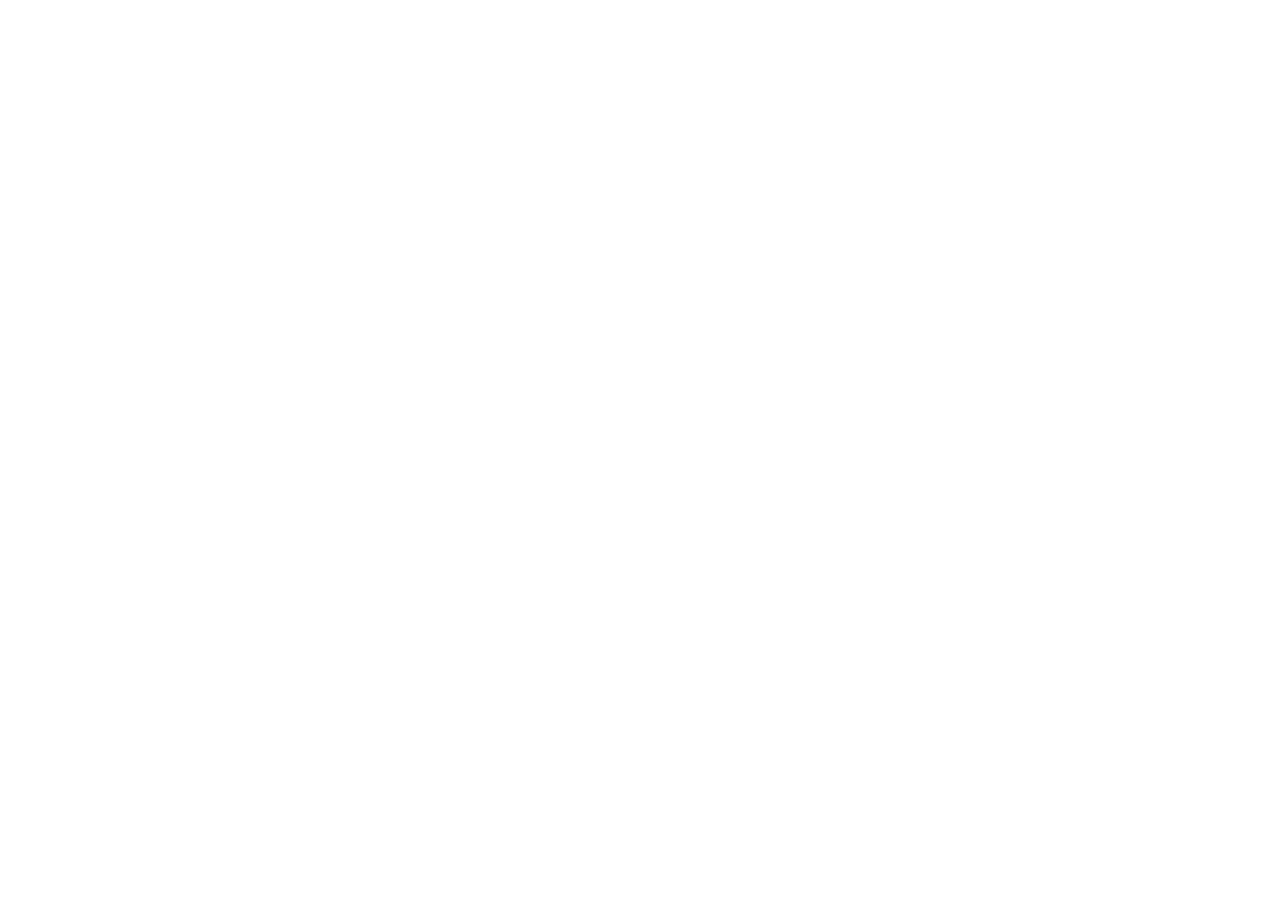
==== index.html @ e0d81e9a "aaa" ====
<!DOCTYPE html>
<html lang="ko">
  <head>
    <meta charset="UTF-8" />
    <meta http-equiv="X-UA-Compatible" content="IE=edge" />
    <meta name="viewport" content="width=device-width, initial-scale=1.0" />
    <title>sam's shoes</title>
  </head>
  <body></body>
</html>
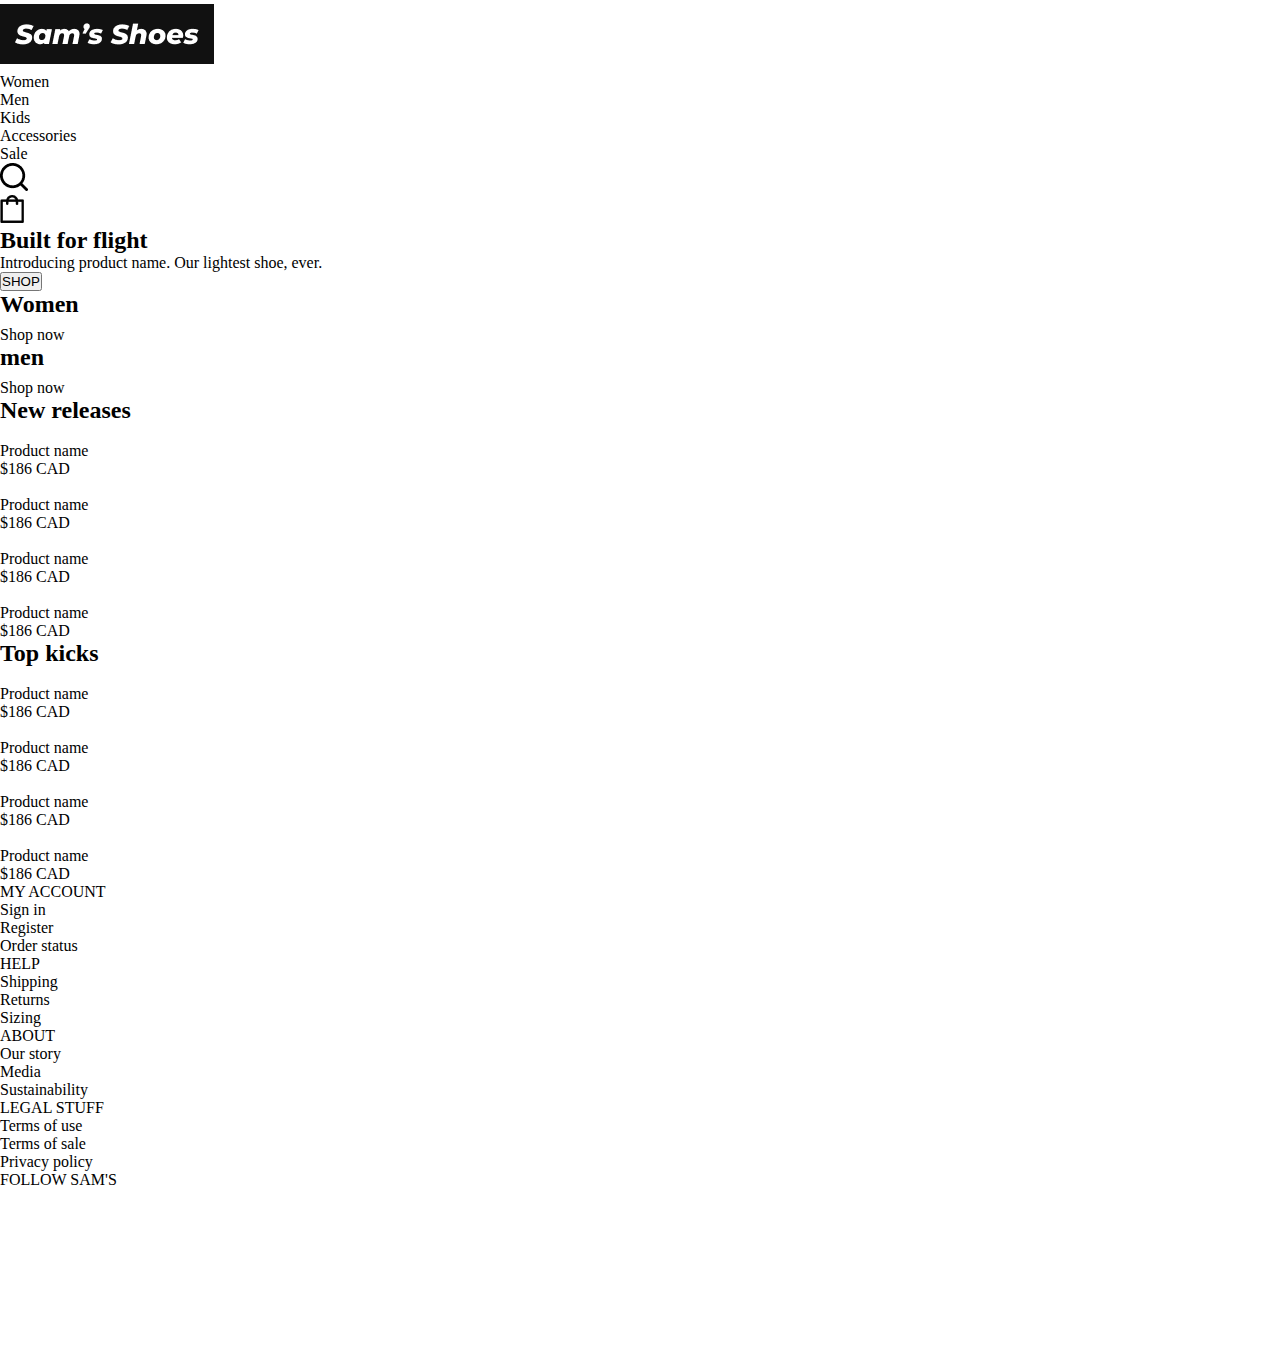
==== commit f0069815: "a" ====
--- a/index.html
+++ b/index.html
@@ -5,6 +5,183 @@
     <meta http-equiv="X-UA-Compatible" content="IE=edge" />
     <meta name="viewport" content="width=device-width, initial-scale=1.0" />
     <title>sam's shoes</title>
+    <link rel="stylesheet" href="/css/main.css" />
   </head>
-  <body></body>
+  <body>
+    <div class="head">
+      <div class="inner">
+        <a href="#x" class="logo">
+          <img src="/images/logo.png" alt="" />
+        </a>
+        <ul class="nav">
+          <li><a href="#x">Women</a></li>
+          <li><a href="#x">Men</a></li>
+          <li><a href="#x">Kids</a></li>
+          <li><a href="#x">Accessories</a></li>
+          <li><a href="#x">Sale</a></li>
+        </ul>
+        <ul class="top_menu">
+          <li>
+            <a href="#x"><img src="/images/search_icon.png" alt="" /></a>
+          </li>
+          <li>
+            <a href="#x"><img src="/images/cart_icon.png" alt="" /></a>
+          </li>
+        </ul>
+      </div>
+    </div>
+
+    <div class="visual">
+      <div class="slide">
+        <div class="text_box">
+          <h2>Built for flight</h2>
+          <p>Introducing product name. Our lightest shoe, ever.</p>
+          <button>SHOP</button>
+        </div>
+      </div>
+    </div>
+
+    <ul class="banners">
+      <li class="left">
+        <h2>Women</h2>
+        <a href="#x">
+          <span>Shop now</span>
+          <img src="/images/arrow.png" alt="" />
+        </a>
+      </li>
+      <li class="right">
+        <h2>men</h2>
+        <a href="#x">
+          <span>Shop now</span>
+          <img src="/images/arrow.png" alt="" />
+        </a>
+      </li>
+    </ul>
+
+    <div class="product">
+      <h2>New releases</h2>
+      <ul>
+        <li>
+          <img src="" alt="" />
+          <div class="detail">
+            <p class="name">Product name</p>
+            <p class="price">$186 CAD</p>
+          </div>
+        </li>
+        <li>
+          <img src="" alt="" />
+          <div class="detail">
+            <p class="name">Product name</p>
+            <p class="price">$186 CAD</p>
+          </div>
+        </li>
+        <li>
+          <img src="" alt="" />
+          <div class="detail">
+            <p class="name">Product name</p>
+            <p class="price">$186 CAD</p>
+          </div>
+        </li>
+        <li>
+          <img src="" alt="" />
+          <div class="detail">
+            <p class="name">Product name</p>
+            <p class="price">$186 CAD</p>
+          </div>
+        </li>
+      </ul>
+    </div>
+    <div class="product">
+      <h2>Top kicks</h2>
+      <ul>
+        <li>
+          <img src="" alt="" />
+          <div class="detail">
+            <p class="name">Product name</p>
+            <p class="price">$186 CAD</p>
+          </div>
+        </li>
+        <li>
+          <img src="" alt="" />
+          <div class="detail">
+            <p class="name">Product name</p>
+            <p class="price">$186 CAD</p>
+          </div>
+        </li>
+        <li>
+          <img src="" alt="" />
+          <div class="detail">
+            <p class="name">Product name</p>
+            <p class="price">$186 CAD</p>
+          </div>
+        </li>
+        <li>
+          <img src="" alt="" />
+          <div class="detail">
+            <p class="name">Product name</p>
+            <p class="price">$186 CAD</p>
+          </div>
+        </li>
+      </ul>
+    </div>
+
+    <div class="footer">
+      <div class="inner">
+        <div class="menu">
+          <ul class="footer_menu">
+            <li>
+              <a href="#x">MY ACCOUNT</a>
+              <ul>
+                <li><a href="#x">Sign in</a></li>
+                <li><a href="#x">Register</a></li>
+                <li><a href="#x">Order status</a></li>
+              </ul>
+            </li>
+            <li>
+              <a href="#x">HELP</a>
+              <ul>
+                <li><a href="#x">Shipping</a></li>
+                <li><a href="#x">Returns</a></li>
+                <li><a href="#x">Sizing</a></li>
+              </ul>
+            </li>
+            <li>
+              <a href="#x">ABOUT</a>
+              <ul>
+                <li><a href="#x">Our story</a></li>
+                <li><a href="#x">Media</a></li>
+                <li><a href="#x">Sustainability</a></li>
+              </ul>
+            </li>
+            <li>
+              <a href="#x">LEGAL STUFF</a>
+              <ul>
+                <li><a href="#x">Terms of use</a></li>
+                <li><a href="#x">Terms of sale</a></li>
+                <li><a href="#x">Privacy policy</a></li>
+              </ul>
+            </li>
+          </ul>
+          <div class="footer_sns">
+            <p>FOLLOW SAM'S</p>
+            <ul>
+              <li>
+                <a href="#x"><img src="/images/sns_Facebook.png" alt="" /></a>
+              </li>
+              <li>
+                <a href="#x"><img src="/images/sns_Instagram.png" alt="" /></a>
+              </li>
+              <li>
+                <a href="#x"><img src="/images/sns_Twitter.png" alt="" /></a>
+              </li>
+              <li>
+                <a href="#x"><img src="/images/sns_LinkedIN.png" alt="" /></a>
+              </li>
+            </ul>
+          </div>
+        </div>
+        <div class="copyright"></div>
+      </div>
+    </div>
+  </body>
 </html>
--- a/css/main.css
+++ b/css/main.css
@@ -0,0 +1,17 @@
+/* width:1320px */
+/* 양쪽 패딩 : 20px */
+/* 실제 컨텐츠 넓이 : 1280px */
+* {
+  box-sizing: border-box;
+  margin: 0;
+  padding: 0;
+}
+
+ul {
+  list-style: none;
+}
+
+a {
+  text-decoration: none;
+  color: inherit;
+}
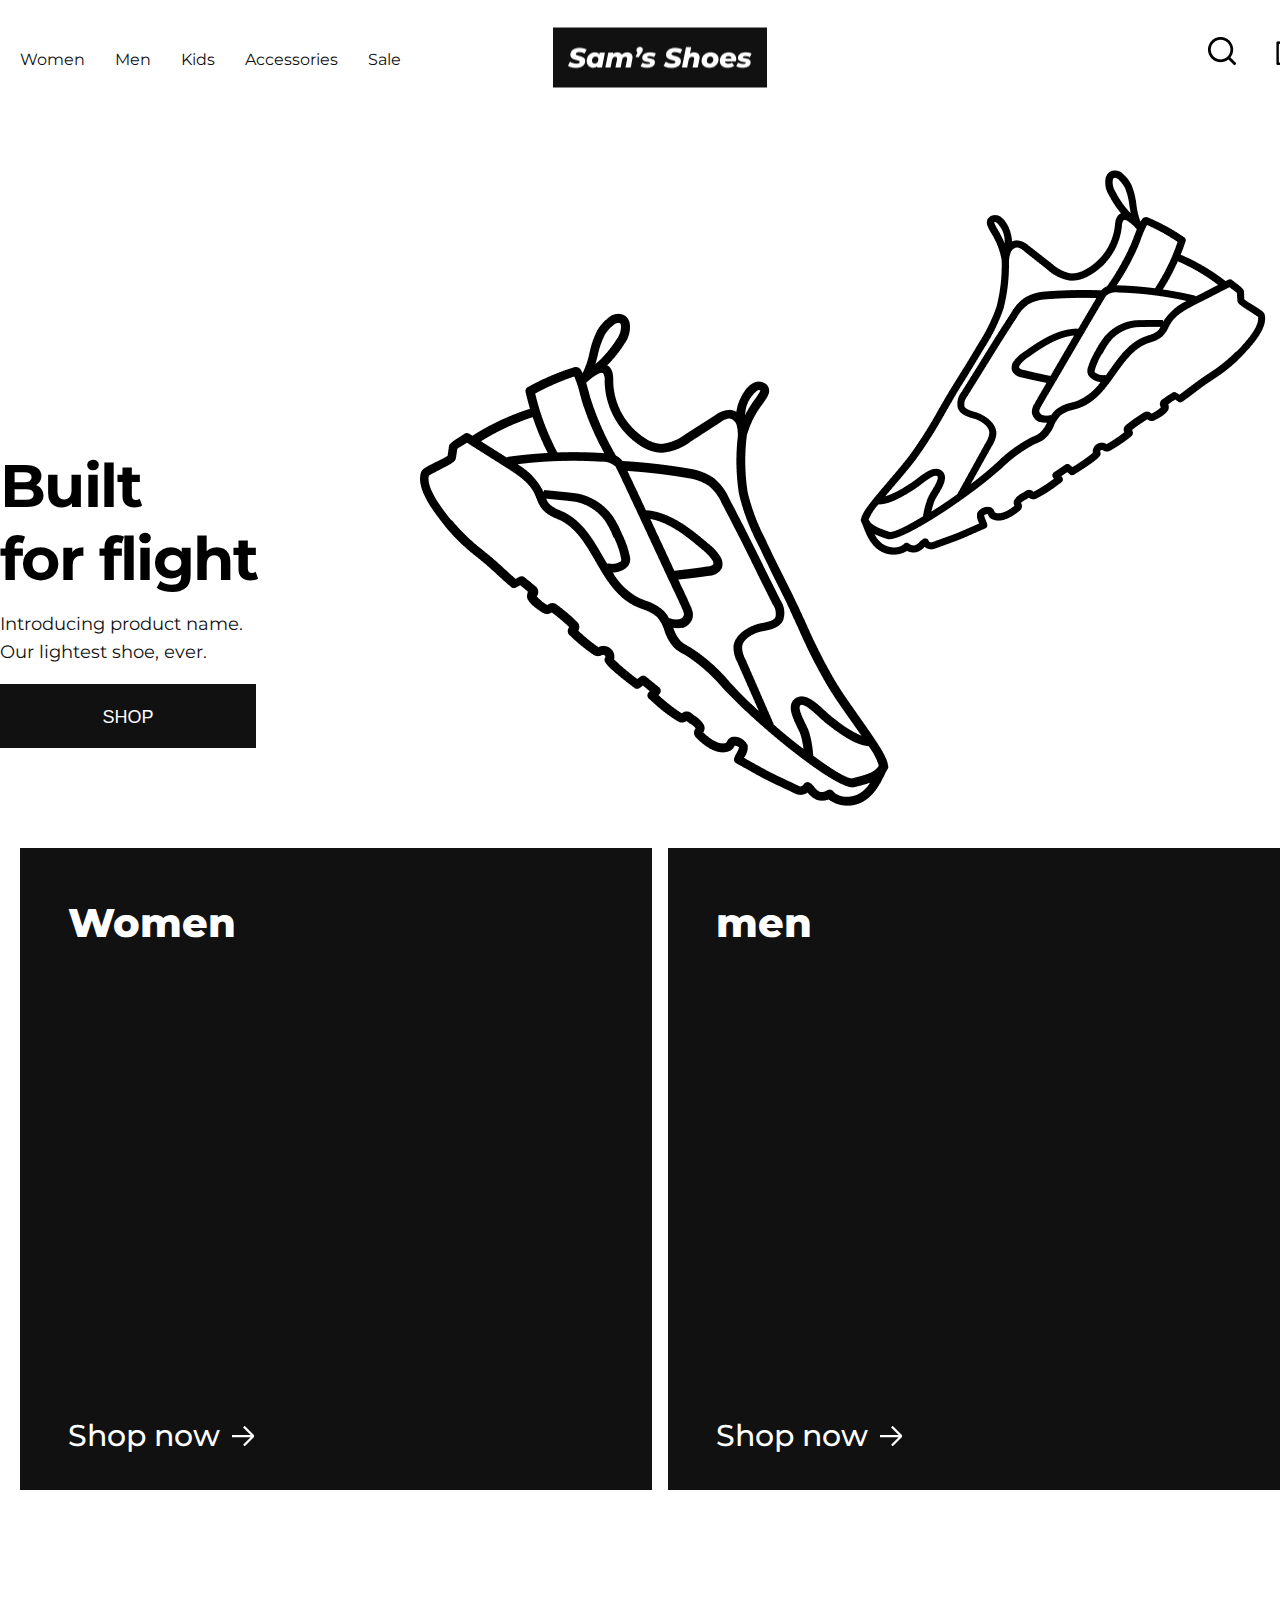
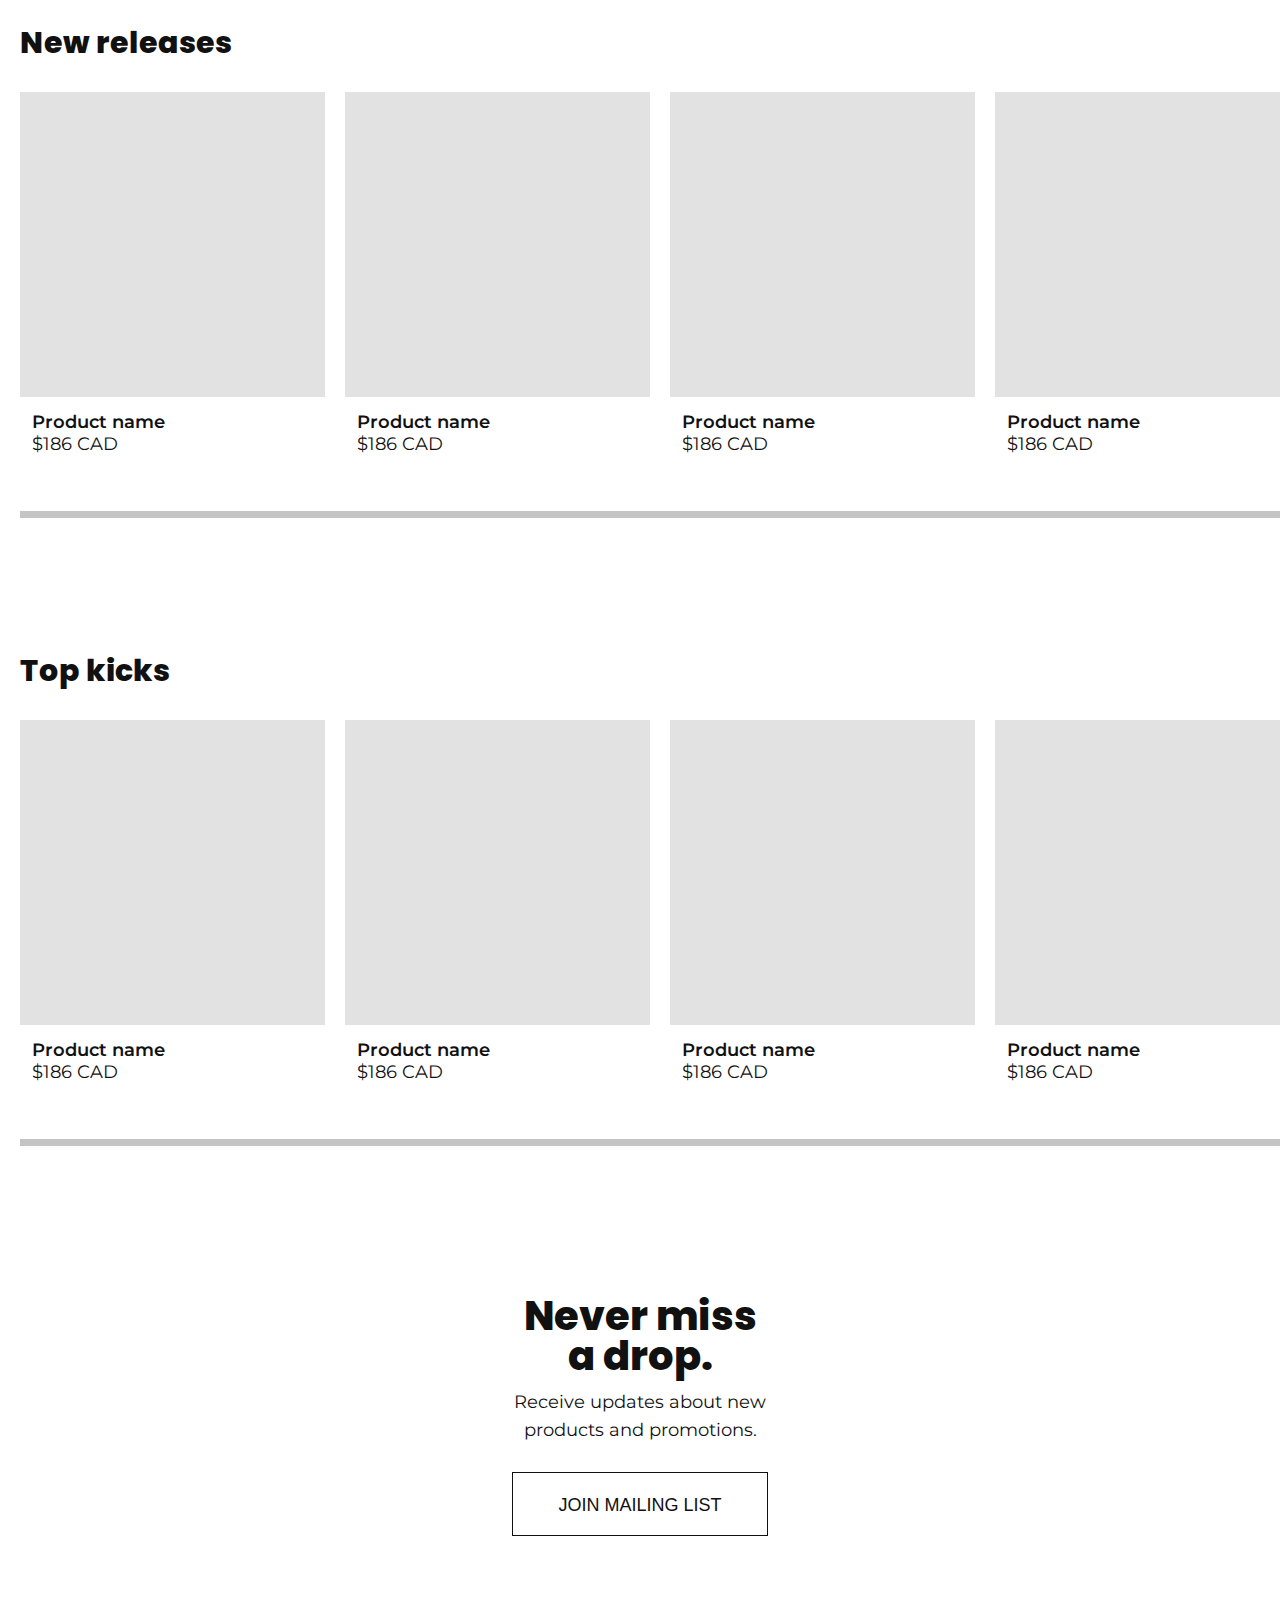
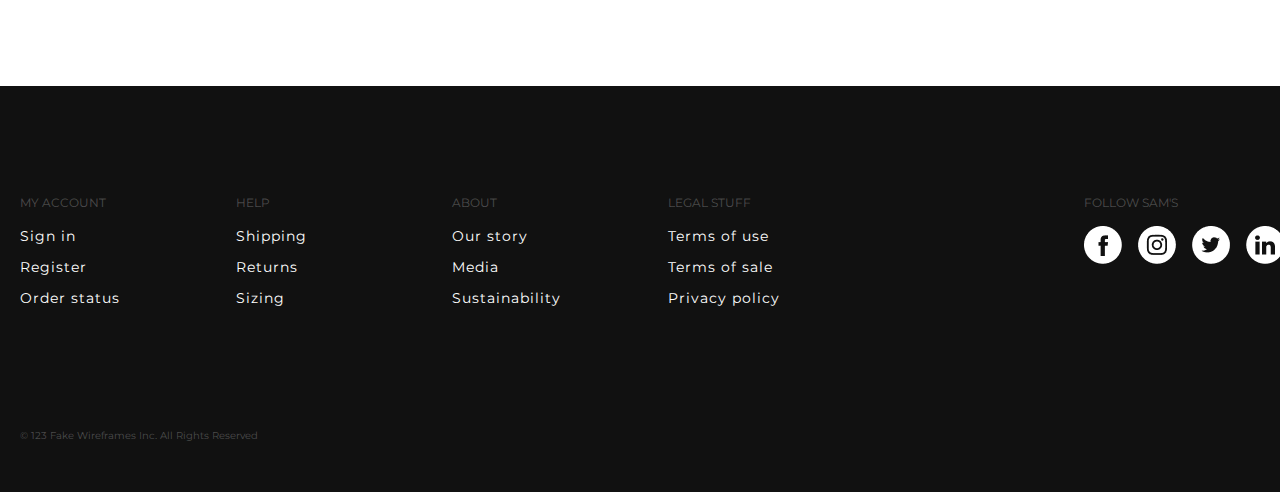
==== commit b8e9450e: "a" ====
--- a/index.html
+++ b/index.html
@@ -8,179 +8,195 @@
     <link rel="stylesheet" href="/css/main.css" />
   </head>
   <body>
-    <div class="head">
-      <div class="inner">
-        <a href="#x" class="logo">
-          <img src="/images/logo.png" alt="" />
-        </a>
-        <ul class="nav">
-          <li><a href="#x">Women</a></li>
-          <li><a href="#x">Men</a></li>
-          <li><a href="#x">Kids</a></li>
-          <li><a href="#x">Accessories</a></li>
-          <li><a href="#x">Sale</a></li>
-        </ul>
-        <ul class="top_menu">
-          <li>
-            <a href="#x"><img src="/images/search_icon.png" alt="" /></a>
-          </li>
-          <li>
-            <a href="#x"><img src="/images/cart_icon.png" alt="" /></a>
-          </li>
-        </ul>
-      </div>
-    </div>
-
-    <div class="visual">
-      <div class="slide">
-        <div class="text_box">
-          <h2>Built for flight</h2>
-          <p>Introducing product name. Our lightest shoe, ever.</p>
-          <button>SHOP</button>
-        </div>
-      </div>
-    </div>
-
-    <ul class="banners">
-      <li class="left">
-        <h2>Women</h2>
-        <a href="#x">
-          <span>Shop now</span>
-          <img src="/images/arrow.png" alt="" />
-        </a>
-      </li>
-      <li class="right">
-        <h2>men</h2>
-        <a href="#x">
-          <span>Shop now</span>
-          <img src="/images/arrow.png" alt="" />
-        </a>
-      </li>
-    </ul>
-
-    <div class="product">
-      <h2>New releases</h2>
-      <ul>
-        <li>
-          <img src="" alt="" />
-          <div class="detail">
-            <p class="name">Product name</p>
-            <p class="price">$186 CAD</p>
-          </div>
-        </li>
-        <li>
-          <img src="" alt="" />
-          <div class="detail">
-            <p class="name">Product name</p>
-            <p class="price">$186 CAD</p>
-          </div>
-        </li>
-        <li>
-          <img src="" alt="" />
-          <div class="detail">
-            <p class="name">Product name</p>
-            <p class="price">$186 CAD</p>
-          </div>
-        </li>
-        <li>
-          <img src="" alt="" />
-          <div class="detail">
-            <p class="name">Product name</p>
-            <p class="price">$186 CAD</p>
-          </div>
-        </li>
-      </ul>
-    </div>
-    <div class="product">
-      <h2>Top kicks</h2>
-      <ul>
-        <li>
-          <img src="" alt="" />
-          <div class="detail">
-            <p class="name">Product name</p>
-            <p class="price">$186 CAD</p>
-          </div>
-        </li>
-        <li>
-          <img src="" alt="" />
-          <div class="detail">
-            <p class="name">Product name</p>
-            <p class="price">$186 CAD</p>
-          </div>
-        </li>
-        <li>
-          <img src="" alt="" />
-          <div class="detail">
-            <p class="name">Product name</p>
-            <p class="price">$186 CAD</p>
-          </div>
-        </li>
-        <li>
-          <img src="" alt="" />
-          <div class="detail">
-            <p class="name">Product name</p>
-            <p class="price">$186 CAD</p>
-          </div>
-        </li>
-      </ul>
-    </div>
-
-    <div class="footer">
-      <div class="inner">
-        <div class="menu">
-          <ul class="footer_menu">
+    <div class="container">
+      <div class="header">
+        <div class="inner">
+          <a href="#x" class="logo">
+            <img src="/images/logo.png" alt="" />
+          </a>
+          <ul class="nav">
+            <li><a href="#x">Women</a></li>
+            <li><a href="#x">Men</a></li>
+            <li><a href="#x">Kids</a></li>
+            <li><a href="#x">Accessories</a></li>
+            <li><a href="#x">Sale</a></li>
+          </ul>
+          <ul class="top_menu">
             <li>
-              <a href="#x">MY ACCOUNT</a>
-              <ul>
-                <li><a href="#x">Sign in</a></li>
-                <li><a href="#x">Register</a></li>
-                <li><a href="#x">Order status</a></li>
-              </ul>
+              <a href="#x"><img src="/images/search_icon.png" alt="" /></a>
             </li>
             <li>
-              <a href="#x">HELP</a>
-              <ul>
-                <li><a href="#x">Shipping</a></li>
-                <li><a href="#x">Returns</a></li>
-                <li><a href="#x">Sizing</a></li>
-              </ul>
-            </li>
-            <li>
-              <a href="#x">ABOUT</a>
-              <ul>
-                <li><a href="#x">Our story</a></li>
-                <li><a href="#x">Media</a></li>
-                <li><a href="#x">Sustainability</a></li>
-              </ul>
-            </li>
-            <li>
-              <a href="#x">LEGAL STUFF</a>
-              <ul>
-                <li><a href="#x">Terms of use</a></li>
-                <li><a href="#x">Terms of sale</a></li>
-                <li><a href="#x">Privacy policy</a></li>
-              </ul>
+              <a href="#x"><img src="/images/cart_icon.png" alt="" /></a>
             </li>
           </ul>
-          <div class="footer_sns">
-            <p>FOLLOW SAM'S</p>
-            <ul>
-              <li>
-                <a href="#x"><img src="/images/sns_Facebook.png" alt="" /></a>
-              </li>
-              <li>
-                <a href="#x"><img src="/images/sns_Instagram.png" alt="" /></a>
-              </li>
-              <li>
-                <a href="#x"><img src="/images/sns_Twitter.png" alt="" /></a>
-              </li>
-              <li>
-                <a href="#x"><img src="/images/sns_LinkedIN.png" alt="" /></a>
+        </div>
+      </div>
+
+      <div class="hero">
+        <div class="slide">
+          <div class="text_box">
+            <h2>Built<br />for flight</h2>
+            <p>Introducing product name.<br />Our lightest shoe, ever.</p>
+            <button class="btn btn_dark">SHOP</button>
+          </div>
+        </div>
+      </div>
+
+      <div class="banner inner">
+        <ul>
+          <li class="left">
+            <h2>Women</h2>
+            <a href="#x">
+              <span>Shop now</span>
+              <img src="/images/arrow.png" alt="" />
+            </a>
+          </li>
+          <li class="right">
+            <h2>men</h2>
+            <a href="#x">
+              <span>Shop now</span>
+              <img src="/images/arrow.png" alt="" />
+            </a>
+          </li>
+        </ul>
+      </div>
+
+      <div class="product inner">
+        <h2>New releases</h2>
+        <ul>
+          <li>
+            <img src="/images/gray_img.png" alt="" />
+            <div class="detail">
+              <p class="name">Product name</p>
+              <p class="price">$186 CAD</p>
+            </div>
+          </li>
+          <li>
+            <img src="/images/gray_img.png" alt="" />
+            <div class="detail">
+              <p class="name">Product name</p>
+              <p class="price">$186 CAD</p>
+            </div>
+          </li>
+          <li>
+            <img src="/images/gray_img.png" alt="" />
+            <div class="detail">
+              <p class="name">Product name</p>
+              <p class="price">$186 CAD</p>
+            </div>
+          </li>
+          <li>
+            <img src="/images/gray_img.png" alt="" />
+            <div class="detail">
+              <p class="name">Product name</p>
+              <p class="price">$186 CAD</p>
+            </div>
+          </li>
+        </ul>
+      </div>
+      <div class="product inner">
+        <h2>Top kicks</h2>
+        <ul>
+          <li>
+            <img src="/images/gray_img.png" alt="" />
+            <div class="detail">
+              <p class="name">Product name</p>
+              <p class="price">$186 CAD</p>
+            </div>
+          </li>
+          <li>
+            <img src="/images/gray_img.png" alt="" />
+            <div class="detail">
+              <p class="name">Product name</p>
+              <p class="price">$186 CAD</p>
+            </div>
+          </li>
+          <li>
+            <img src="/images/gray_img.png" alt="" />
+            <div class="detail">
+              <p class="name">Product name</p>
+              <p class="price">$186 CAD</p>
+            </div>
+          </li>
+          <li>
+            <img src="/images/gray_img.png" alt="" />
+            <div class="detail">
+              <p class="name">Product name</p>
+              <p class="price">$186 CAD</p>
+            </div>
+          </li>
+        </ul>
+      </div>
+
+      <div class="mailing">
+        <div class="text_box">
+          <h2>Never miss<br />a drop.</h2>
+          <p>Receive updates about new <br />products and promotions.</p>
+          <button class="btn">JOIN MAILING LIST</button>
+        </div>
+      </div>
+
+      <div class="footer">
+        <div class="inner">
+          <div class="menu">
+            <ul class="footer_menu">
+              <li>
+                <a href="#x">MY ACCOUNT</a>
+                <ul>
+                  <li><a href="#x">Sign in</a></li>
+                  <li><a href="#x">Register</a></li>
+                  <li><a href="#x">Order status</a></li>
+                </ul>
+              </li>
+              <li>
+                <a href="#x">HELP</a>
+                <ul>
+                  <li><a href="#x">Shipping</a></li>
+                  <li><a href="#x">Returns</a></li>
+                  <li><a href="#x">Sizing</a></li>
+                </ul>
+              </li>
+              <li>
+                <a href="#x">ABOUT</a>
+                <ul>
+                  <li><a href="#x">Our story</a></li>
+                  <li><a href="#x">Media</a></li>
+                  <li><a href="#x">Sustainability</a></li>
+                </ul>
+              </li>
+              <li>
+                <a href="#x">LEGAL STUFF</a>
+                <ul>
+                  <li><a href="#x">Terms of use</a></li>
+                  <li><a href="#x">Terms of sale</a></li>
+                  <li><a href="#x">Privacy policy</a></li>
+                </ul>
               </li>
             </ul>
+            <div class="footer_sns">
+              <p>FOLLOW SAM'S</p>
+              <ul>
+                <li>
+                  <a href="#x"><img src="/images/sns_Facebook.png" alt="" /></a>
+                </li>
+                <li>
+                  <a href="#x"
+                    ><img src="/images/sns_Instagram.png" alt=""
+                  /></a>
+                </li>
+                <li>
+                  <a href="#x"><img src="/images/sns_Twitter.png" alt="" /></a>
+                </li>
+                <li>
+                  <a href="#x"><img src="/images/sns_LinkedIN.png" alt="" /></a>
+                </li>
+              </ul>
+            </div>
           </div>
-        </div>
-        <div class="copyright"></div>
+          <div class="copyright">
+            <p>© 123 Fake Wireframes Inc. All Rights Reserved</p>
+          </div>
+        </div>
       </div>
     </div>
   </body>
--- a/css/main.css
+++ b/css/main.css
@@ -1,6 +1,8 @@
 /* width:1320px */
 /* 양쪽 패딩 : 20px */
 /* 실제 컨텐츠 넓이 : 1280px */
+@import url("https://fonts.googleapis.com/css2?family=Montserrat:wght@600;800&family=Poppins:wght@400;500;600&display=swap");
+
 * {
   box-sizing: border-box;
   margin: 0;
@@ -15,3 +17,276 @@
   text-decoration: none;
   color: inherit;
 }
+
+.btn {
+  width: 256px;
+  height: 64px;
+  border: 1px solid #111;
+  background-color: #fff;
+  color: #111;
+  text-align: center;
+  line-height: 64px;
+  font-size: 18px;
+}
+
+.btn_dark {
+  background-color: #111;
+  color: #fff;
+}
+
+body {
+  font-family: "Montserrat", sans-serif;
+  /* font-family: "Poppins", sans-serif; */
+  font-size: 16px;
+  color: #111;
+}
+
+.container {
+}
+
+.inner {
+  width: 1320px;
+  padding: 0 20px;
+  margin: 0 auto;
+}
+
+.header {
+  height: 120px;
+}
+.header .inner {
+  position: relative;
+  display: flex;
+  justify-content: space-between;
+}
+
+.header li a {
+  height: 120px;
+  display: inline-block;
+  line-height: 120px;
+}
+
+.nav {
+  display: flex;
+}
+
+.nav li a {
+  margin-right: 30px;
+}
+
+.top_menu {
+  display: flex;
+}
+
+.top_menu li a {
+  margin-left: 40px;
+}
+
+.logo {
+  position: absolute;
+  top: 50%;
+  left: 50%;
+  transform: translate(-50%, -50%);
+}
+
+/* .hero */
+.slide {
+  position: relative;
+  width: 1280px;
+  height: 728px;
+  margin: 0 auto;
+  background-image: url("/images/main_visual.png");
+  background-repeat: no-repeat;
+  background-position: center right;
+}
+
+.slide .text_box {
+  position: absolute;
+  bottom: 100px;
+  left: 0;
+}
+
+.slide .text_box h2 {
+  font-family: "Montserrat", sans-serif;
+  font-size: 60px;
+  color: #000;
+  letter-spacing: -1.6px;
+}
+
+.slide .text_box p {
+  font-size: 18px;
+  margin-top: 15px;
+  margin-bottom: 18px;
+  line-height: 28px;
+}
+
+/* banner */
+.banner ul {
+  display: flex;
+  justify-content: space-between;
+}
+
+.banner ul li {
+  width: 632px;
+  height: 642px;
+  background-color: #111;
+  color: #fff;
+  position: relative;
+}
+
+.banner li h2 {
+  font-weight: 800;
+  font-size: 40px;
+  position: absolute;
+  top: 50px;
+  left: 48px;
+}
+
+.banner ul li a {
+  display: flex;
+  align-items: center;
+  gap: 12px;
+  font-weight: 500;
+  font-size: 30px;
+  position: absolute;
+  left: 48px;
+  bottom: 36px;
+}
+
+/* product */
+.product {
+  margin-top: 130px;
+}
+
+.product h2 {
+  font-weight: 800;
+  font-size: 30px;
+  font-family: "Poppins", sans-serif;
+  margin-bottom: 26px;
+}
+
+.product ul {
+  display: flex;
+  justify-content: space-between;
+  position: relative;
+}
+
+.product ul::after {
+  content: "";
+  position: absolute;
+  background-color: #c4c4c4;
+  width: 100%;
+  height: 7px;
+  bottom: 0;
+}
+
+.product ul li {
+  width: 305px;
+  padding-bottom: 63px;
+  position: relative;
+}
+
+.product ul li::after {
+  content: "";
+  position: absolute;
+  width: 0;
+  height: 7px;
+  background-color: #111;
+  bottom: 0;
+  z-index: 1;
+  transition: width 0.3s;
+}
+
+.product ul li:hover::after {
+  width: 100%;
+}
+
+.product .detail {
+  padding-top: 10px;
+  padding-left: 12px;
+}
+
+.product ul li .detail p.name {
+  font-size: 18px;
+  font-weight: 600;
+}
+
+.product ul li .detail p.price {
+  font-size: 18px;
+}
+
+/* mailing */
+.mailing {
+  display: flex;
+  align-items: center;
+  justify-content: center;
+}
+
+.mailing .text_box {
+  margin: 0 auto;
+  padding: 150px;
+  text-align: center;
+}
+
+.mailing .text_box h2 {
+  font-weight: 800;
+  font-size: 40px;
+  font-family: "Poppins", sans-serif;
+  line-height: 1;
+}
+
+.mailing .text_box p {
+  font-size: 18px;
+  line-height: 28px;
+  margin-top: 12px;
+  margin-bottom: 28px;
+}
+
+/* footer */
+.footer {
+  background-color: #111;
+  color: #fff;
+  padding-top: 106px;
+  padding-bottom: 50px;
+}
+
+.footer .inner .menu {
+  display: flex;
+  justify-content: space-between;
+}
+
+.footer .inner .footer_menu {
+  display: flex;
+}
+
+.footer .inner .footer_menu li {
+  width: 216px;
+}
+
+.footer .inner .footer_menu > li > a,
+.footer .inner .footer_sns p {
+  font-size: 12px;
+  color: rgba(255, 255, 255, 0.25);
+  display: inline-block;
+  margin-bottom: 16px;
+}
+
+.footer .inner .footer_menu ul a {
+  display: inline-block;
+  font-size: 14px;
+  letter-spacing: 1px;
+  margin-bottom: 12px;
+}
+
+.footer .inner .footer_sns ul {
+  display: flex;
+}
+
+.footer .inner .footer_sns ul li {
+  margin-right: 16px;
+}
+
+.footer .inner .copyright {
+  margin-top: 110px;
+  font-size: 10px;
+  color: rgba(255, 255, 255, 0.25);
+}
